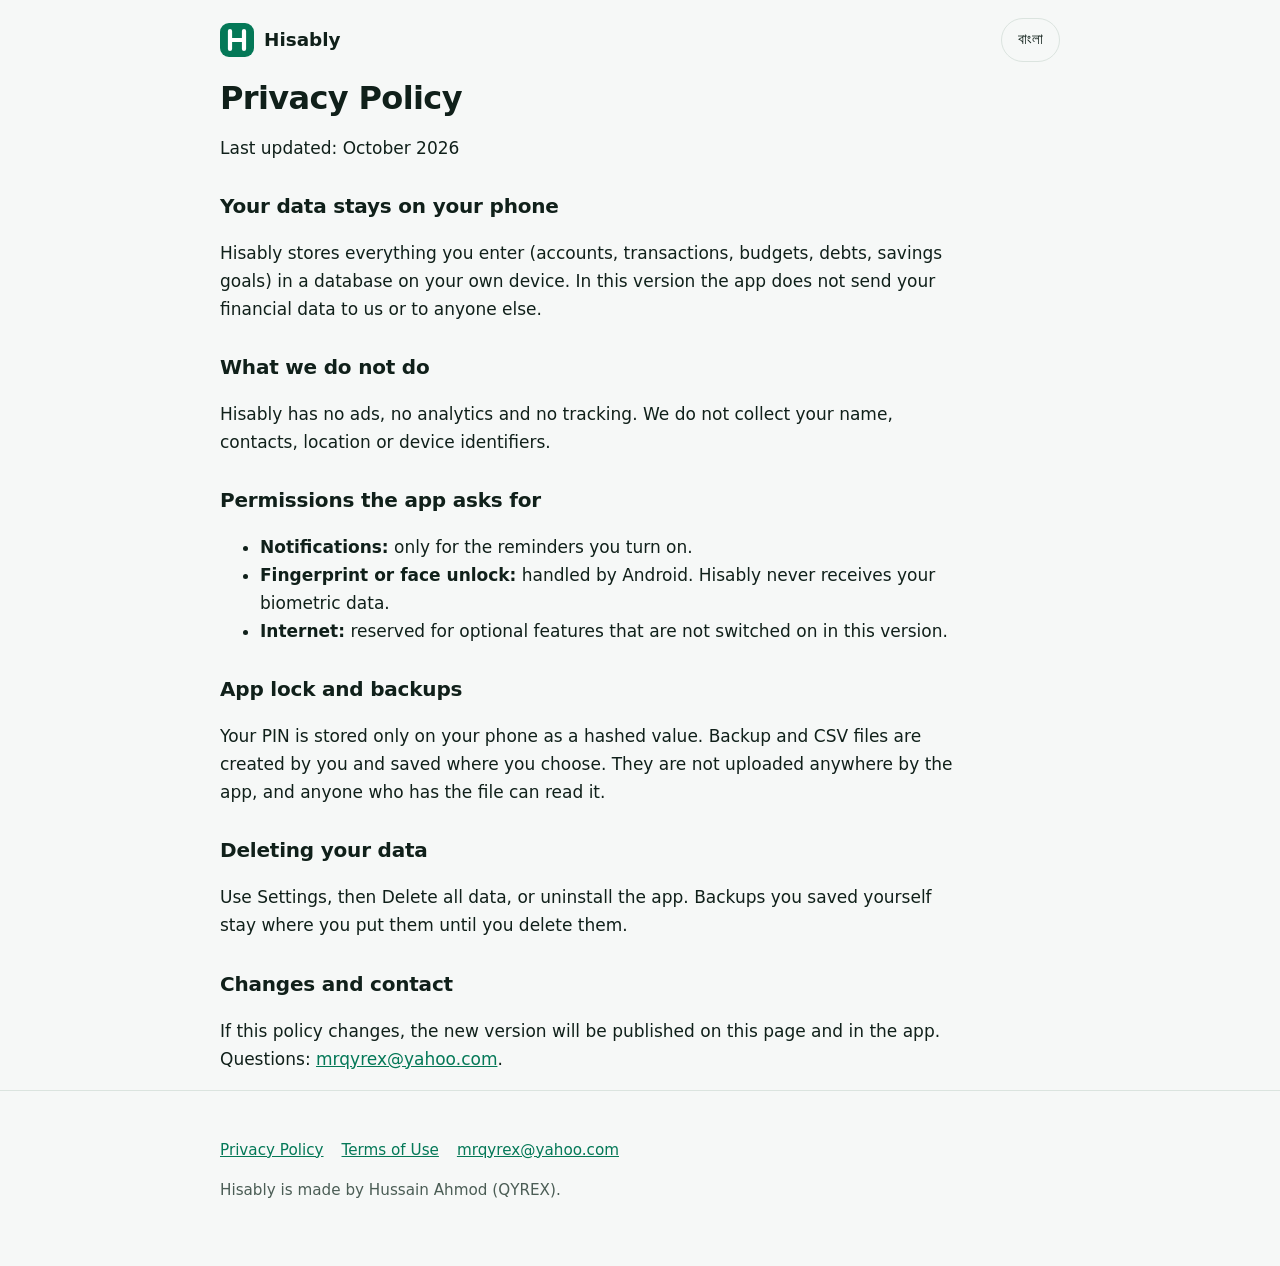
==== privacy.html @ 05ddc668 "Add Hisably website files" ====
<!doctype html><html lang="en" data-lang="en"><head><meta charset="utf-8"><meta name="viewport" content="width=device-width,initial-scale=1"><meta name="color-scheme" content="light dark"><meta name="theme-color" content="#047857"><link rel="stylesheet" href="style.css"><title>Privacy Policy: Hisably</title><meta name="robots" content="index,follow"></head><body><header><div class="wrap"><a class="brand" href="index.html"><svg width="34" height="34" viewBox="0 0 34 34" aria-hidden="true"><rect width="34" height="34" rx="9" fill="#047857"/><path d="M10 8v18M24 8v18M10 17h14" stroke="#fff" stroke-width="4.2" stroke-linecap="round"/></svg><span>Hisably</span></a><button id="lang" class="lang" type="button" aria-label="Language">বাংলা</button></div></header>
<main class="wrap doc"><h1><span class="en">Privacy Policy</span><span class="bn">গোপনীয়তা নীতি</span></h1>
<p><span class="en">Last updated: October 2026</span><span class="bn">সর্বশেষ হালনাগাদ: অক্টোবর ২০২৬</span></p>
<!-- VERIFY BEFORE PUBLISHING: this page must match the Privacy Policy text inside the app (src/content/legal) word for word in meaning, and the age line below needs your decision. -->
<h2><span class="en">Your data stays on your phone</span><span class="bn">আপনার তথ্য আপনার ফোনেই থাকে</span></h2>
<p><span class="en">Hisably stores everything you enter (accounts, transactions, budgets, debts, savings goals) in a database on your own device. In this version the app does not send your financial data to us or to anyone else.</span><span class="bn">আপনি যা লেখেন (অ্যাকাউন্ট, লেনদেন, বাজেট, ধার, সঞ্চয়ের লক্ষ্য) সব আপনার ফোনের ডেটাবেসে থাকে। এই সংস্করণে অ্যাপ আপনার আর্থিক তথ্য আমাদের বা অন্য কারও কাছে পাঠায় না।</span></p>
<h2><span class="en">What we do not do</span><span class="bn">যা আমরা করি না</span></h2>
<p><span class="en">Hisably has no ads, no analytics and no tracking. We do not collect your name, contacts, location or device identifiers.</span><span class="bn">Hisably-তে বিজ্ঞাপন, অ্যানালিটিক্স বা ট্র্যাকিং নেই। আমরা আপনার নাম, কন্টাক্ট, লোকেশন বা ডিভাইস শনাক্তকারী সংগ্রহ করি না।</span></p>
<h2><span class="en">Permissions the app asks for</span><span class="bn">অ্যাপ যে অনুমতি চায়</span></h2>
<ul><li><span class="en"><b>Notifications:</b> only for the reminders you turn on.</span><span class="bn"><b>নোটিফিকেশন:</b> শুধু আপনার চালু করা রিমাইন্ডারের জন্য।</span></li>
<li><span class="en"><b>Fingerprint or face unlock:</b> handled by Android. Hisably never receives your biometric data.</span><span class="bn"><b>ফিঙ্গারপ্রিন্ট বা ফেস আনলক:</b> অ্যান্ড্রয়েড নিজে সামলায়। Hisably আপনার বায়োমেট্রিক তথ্য কখনো পায় না।</span></li>
<li><span class="en"><b>Internet:</b> reserved for optional features that are not switched on in this version.</span><span class="bn"><b>ইন্টারনেট:</b> ঐচ্ছিক ফিচারের জন্য রাখা, এই সংস্করণে চালু নেই।</span></li></ul>
<h2><span class="en">App lock and backups</span><span class="bn">অ্যাপ লক ও ব্যাকআপ</span></h2>
<p><span class="en">Your PIN is stored only on your phone as a hashed value. Backup and CSV files are created by you and saved where you choose. They are not uploaded anywhere by the app, and anyone who has the file can read it.</span><span class="bn">আপনার পিন শুধু আপনার ফোনে হ্যাশ করা অবস্থায় থাকে। ব্যাকআপ ও CSV ফাইল আপনিই বানান এবং যেখানে চান রাখেন। অ্যাপ ওগুলো কোথাও আপলোড করে না, আর ফাইল যার হাতে যাবে সে পড়তে পারবে।</span></p>
<h2><span class="en">Deleting your data</span><span class="bn">তথ্য মুছে ফেলা</span></h2>
<p><span class="en">Use Settings, then Delete all data, or uninstall the app. Backups you saved yourself stay where you put them until you delete them.</span><span class="bn">Settings থেকে Delete all data চাপুন বা অ্যাপ আনইনস্টল করুন। নিজে সেভ করা ব্যাকআপ আপনি মুছে না ফেলা পর্যন্ত যেখানে রেখেছেন সেখানেই থাকবে।</span></p>
<h2><span class="en">Changes and contact</span><span class="bn">পরিবর্তন ও যোগাযোগ</span></h2>
<p><span class="en">If this policy changes, the new version will be published on this page and in the app. Questions: <a href="mailto:mrqyrex@yahoo.com">mrqyrex@yahoo.com</a>.</span><span class="bn">নীতি বদলালে নতুন সংস্করণ এই পাতায় ও অ্যাপে দেওয়া হবে। প্রশ্ন: <a href="mailto:mrqyrex@yahoo.com">mrqyrex@yahoo.com</a>।</span></p>
</main><footer><div class="wrap"><p><a href="privacy.html"><span class="en">Privacy Policy</span><span class="bn">গোপনীয়তা নীতি</span></a><a href="terms.html"><span class="en">Terms of Use</span><span class="bn">ব্যবহারের শর্ত</span></a><a href="mailto:mrqyrex@yahoo.com">mrqyrex@yahoo.com</a></p><p><span class="en">Hisably is made by Hussain Ahmod (QYREX).</span><span class="bn">Hisably তৈরি করেছেন হুসাইন আহমদ (QYREX)।</span></p></div></footer><script src="site.js"></script></body></html>
---- style.css ----
:root{--ink:#10201a;--muted:#4b5d55;--line:#dbe4df;--bg:#f6f8f7;--brand:#047857;--brand-d:#065f46;--soft:#e4f3ec;--on:#fff}
@media (prefers-color-scheme:dark){:root{--ink:#e7f0ec;--muted:#a3b5ad;--line:#27382f;--bg:#0c1511;--brand:#10b981;--brand-d:#34d399;--soft:#12261d;--on:#04140d}}
*{box-sizing:border-box}
html{-webkit-text-size-adjust:100%}
body{margin:0;background:var(--bg);color:var(--ink);font:17px/1.65 system-ui,-apple-system,"Segoe UI",Roboto,"Noto Sans Bengali","Nirmala UI",sans-serif}
html[data-lang="bn"] body{line-height:1.85}
html[data-lang="en"] .bn,html[data-lang="bn"] .en{display:none}
.wrap{max-width:880px;margin:0 auto;padding:0 20px}
a{color:var(--brand)}
a:focus-visible,button:focus-visible,summary:focus-visible{outline:3px solid var(--brand);outline-offset:3px;border-radius:6px}
header{padding:18px 0}
header .wrap{display:flex;align-items:center;justify-content:space-between}
.brand{display:flex;align-items:center;gap:10px;font-weight:700;font-size:1.15rem;color:var(--ink);text-decoration:none}
.lang{min-height:44px;padding:0 16px;border:1px solid var(--line);background:transparent;color:var(--ink);border-radius:999px;font:inherit;font-size:.95rem;cursor:pointer}
.hero{padding:56px 0 48px}
h1{font-size:clamp(2.1rem,7vw,3.5rem);line-height:1.15;letter-spacing:-.02em;margin:0 0 16px;max-width:15ch}
html[data-lang="bn"] h1{max-width:18ch;line-height:1.35}
.lead{font-size:1.2rem;color:var(--muted);max-width:34ch;margin:0 0 32px}
.btn{display:inline-flex;align-items:center;justify-content:center;gap:10px;min-height:56px;padding:0 28px;border-radius:14px;background:var(--brand);color:var(--on);font-weight:700;font-size:1.05rem;text-decoration:none}
.btn[aria-disabled="true"]{opacity:.55;pointer-events:none}
.meta{margin:16px 0 0;color:var(--muted);font-size:.95rem}
.meta span+span{margin-left:18px}
section{border-top:1px solid var(--line);padding:44px 0}
h2{font-size:1.6rem;line-height:1.25;margin:0 0 20px;letter-spacing:-.01em}
ul.plain{list-style:none;margin:0;padding:0}
ul.plain li{padding:14px 0;border-bottom:1px solid var(--line)}
ul.plain li:last-child{border-bottom:0}
ul.plain b{display:block}
ul.plain span.d{color:var(--muted);font-size:.97rem}
ol.steps{margin:0;padding-left:1.3em}
ol.steps li{padding:6px 0 6px 6px}
.note{background:var(--soft);border-radius:12px;padding:16px 18px;margin-top:20px;font-size:.97rem}
code{font:.85rem ui-monospace,Consolas,monospace;word-break:break-all}
.sha{display:flex;gap:12px;align-items:flex-start;flex-wrap:wrap}
.sha code{flex:1 1 280px;background:var(--soft);padding:12px 14px;border-radius:10px}
details{border-bottom:1px solid var(--line);padding:6px 0}
summary{cursor:pointer;min-height:48px;display:flex;align-items:center;font-weight:600}
details p{margin:0 0 14px;color:var(--muted)}
footer{border-top:1px solid var(--line);padding:32px 0 48px;color:var(--muted);font-size:.95rem}
footer a{margin-right:18px}
.doc h1{max-width:none;font-size:2rem}
.doc h2{font-size:1.25rem;margin-top:32px}
.doc p,.doc li{max-width:68ch}
@media (prefers-reduced-motion:no-preference){.btn{transition:background-color .15s}.btn:hover{background:var(--brand-d)}}
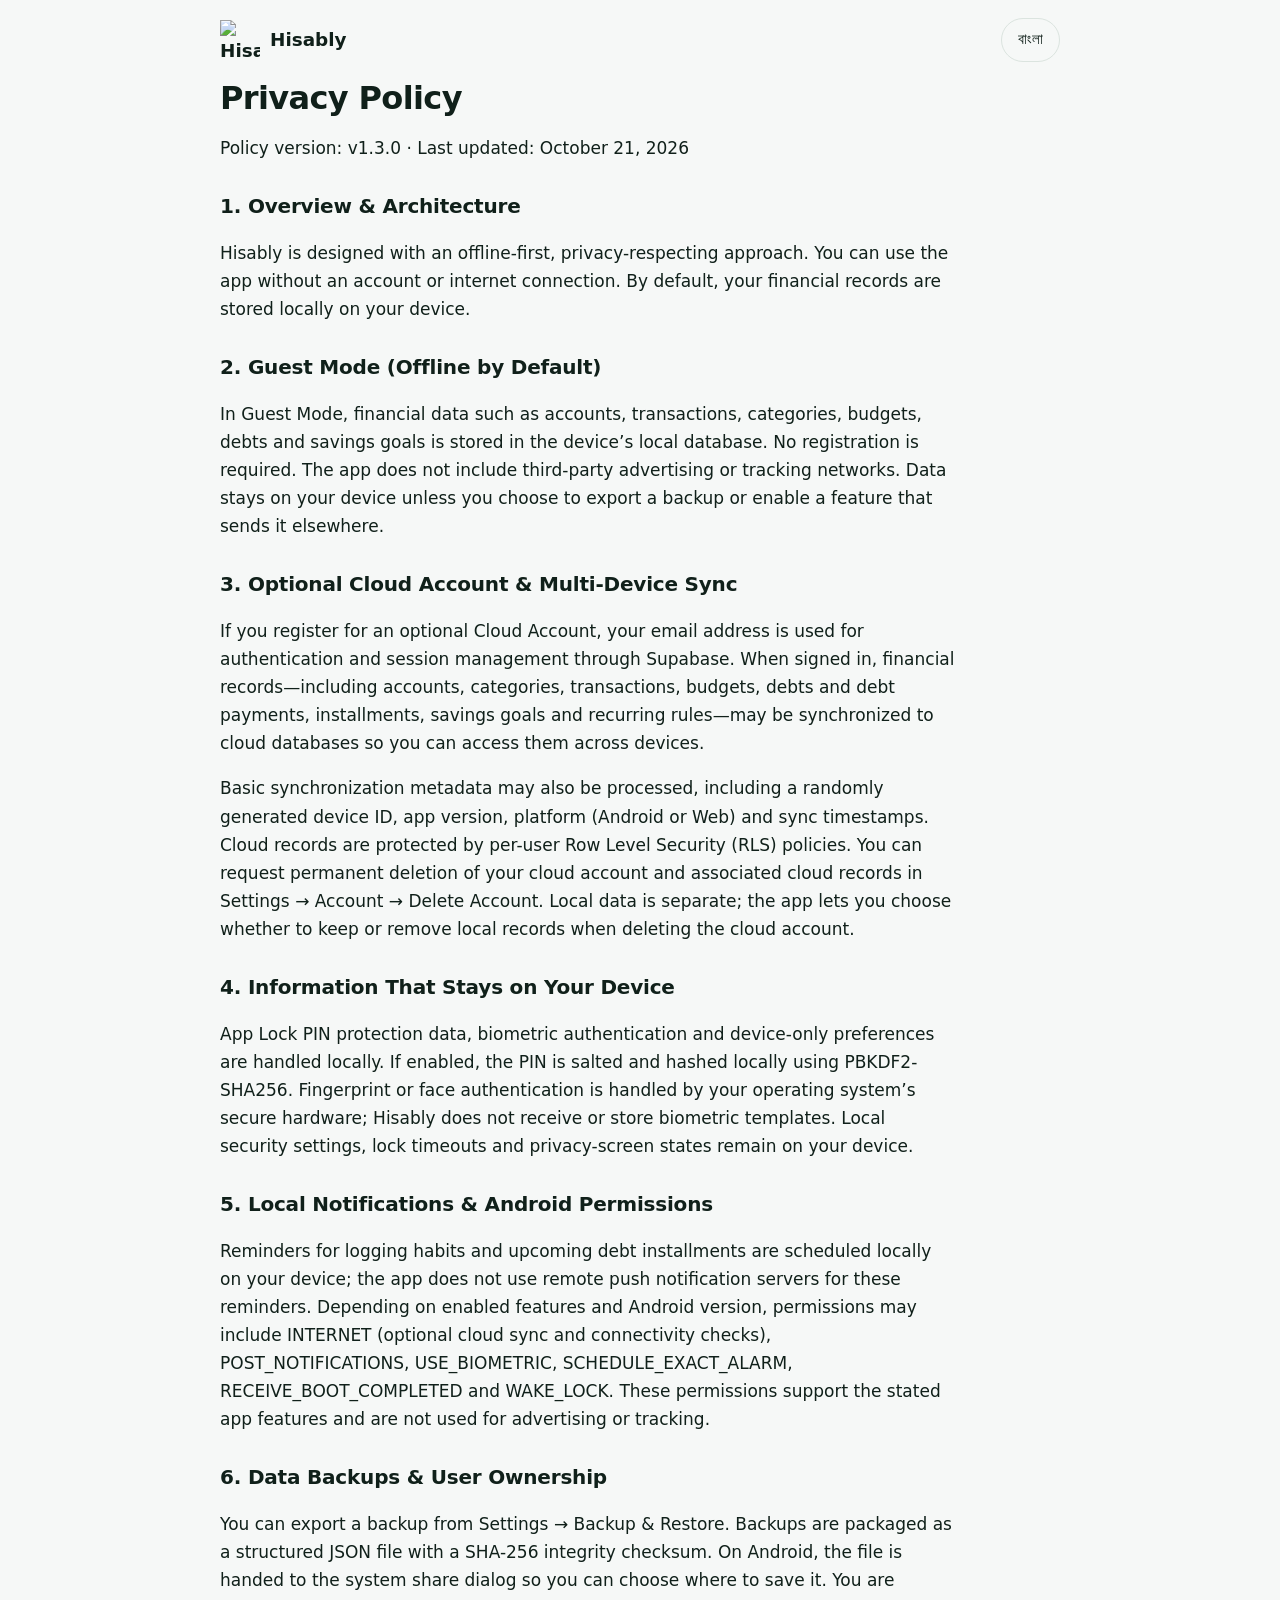
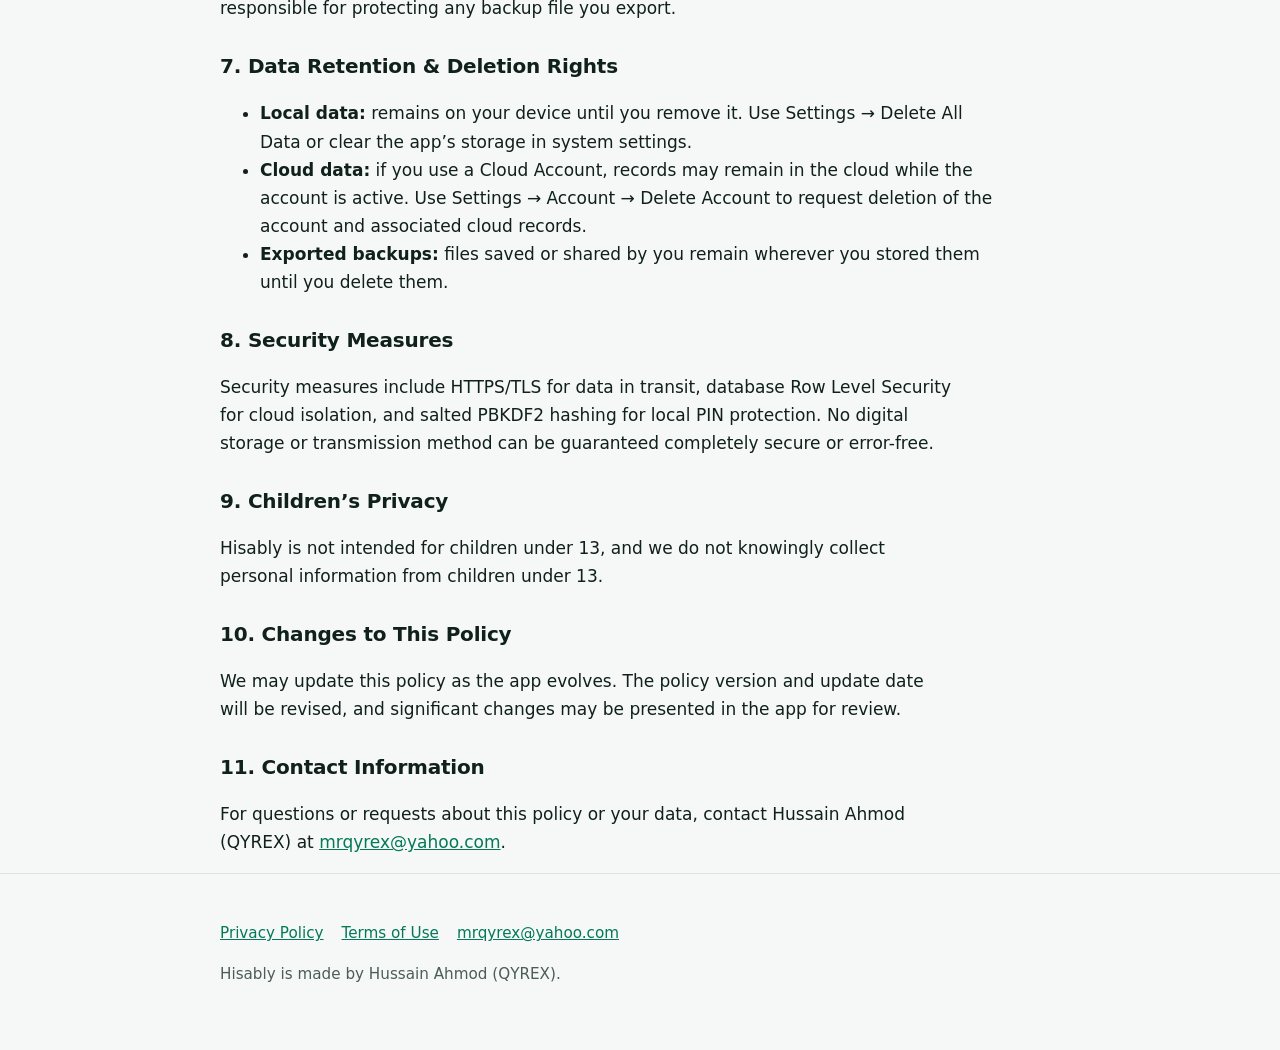
==== commit 905d1513: "Update website Add Google site verification meta tag and update Hisably website assets, Privacy Poli" ====
--- a/privacy.html
+++ b/privacy.html
@@ -1,19 +1,13 @@
-<!doctype html><html lang="en" data-lang="en"><head><meta charset="utf-8"><meta name="viewport" content="width=device-width,initial-scale=1"><meta name="color-scheme" content="light dark"><meta name="theme-color" content="#047857"><link rel="stylesheet" href="style.css"><title>Privacy Policy: Hisably</title><meta name="robots" content="index,follow"></head><body><header><div class="wrap"><a class="brand" href="index.html"><svg width="34" height="34" viewBox="0 0 34 34" aria-hidden="true"><rect width="34" height="34" rx="9" fill="#047857"/><path d="M10 8v18M24 8v18M10 17h14" stroke="#fff" stroke-width="4.2" stroke-linecap="round"/></svg><span>Hisably</span></a><button id="lang" class="lang" type="button" aria-label="Language">বাংলা</button></div></header>
-<main class="wrap doc"><h1><span class="en">Privacy Policy</span><span class="bn">গোপনীয়তা নীতি</span></h1>
-<p><span class="en">Last updated: October 2026</span><span class="bn">সর্বশেষ হালনাগাদ: অক্টোবর ২০২৬</span></p>
-<!-- VERIFY BEFORE PUBLISHING: this page must match the Privacy Policy text inside the app (src/content/legal) word for word in meaning, and the age line below needs your decision. -->
-<h2><span class="en">Your data stays on your phone</span><span class="bn">আপনার তথ্য আপনার ফোনেই থাকে</span></h2>
-<p><span class="en">Hisably stores everything you enter (accounts, transactions, budgets, debts, savings goals) in a database on your own device. In this version the app does not send your financial data to us or to anyone else.</span><span class="bn">আপনি যা লেখেন (অ্যাকাউন্ট, লেনদেন, বাজেট, ধার, সঞ্চয়ের লক্ষ্য) সব আপনার ফোনের ডেটাবেসে থাকে। এই সংস্করণে অ্যাপ আপনার আর্থিক তথ্য আমাদের বা অন্য কারও কাছে পাঠায় না।</span></p>
-<h2><span class="en">What we do not do</span><span class="bn">যা আমরা করি না</span></h2>
-<p><span class="en">Hisably has no ads, no analytics and no tracking. We do not collect your name, contacts, location or device identifiers.</span><span class="bn">Hisably-তে বিজ্ঞাপন, অ্যানালিটিক্স বা ট্র্যাকিং নেই। আমরা আপনার নাম, কন্টাক্ট, লোকেশন বা ডিভাইস শনাক্তকারী সংগ্রহ করি না।</span></p>
-<h2><span class="en">Permissions the app asks for</span><span class="bn">অ্যাপ যে অনুমতি চায়</span></h2>
-<ul><li><span class="en"><b>Notifications:</b> only for the reminders you turn on.</span><span class="bn"><b>নোটিফিকেশন:</b> শুধু আপনার চালু করা রিমাইন্ডারের জন্য।</span></li>
-<li><span class="en"><b>Fingerprint or face unlock:</b> handled by Android. Hisably never receives your biometric data.</span><span class="bn"><b>ফিঙ্গারপ্রিন্ট বা ফেস আনলক:</b> অ্যান্ড্রয়েড নিজে সামলায়। Hisably আপনার বায়োমেট্রিক তথ্য কখনো পায় না।</span></li>
-<li><span class="en"><b>Internet:</b> reserved for optional features that are not switched on in this version.</span><span class="bn"><b>ইন্টারনেট:</b> ঐচ্ছিক ফিচারের জন্য রাখা, এই সংস্করণে চালু নেই।</span></li></ul>
-<h2><span class="en">App lock and backups</span><span class="bn">অ্যাপ লক ও ব্যাকআপ</span></h2>
-<p><span class="en">Your PIN is stored only on your phone as a hashed value. Backup and CSV files are created by you and saved where you choose. They are not uploaded anywhere by the app, and anyone who has the file can read it.</span><span class="bn">আপনার পিন শুধু আপনার ফোনে হ্যাশ করা অবস্থায় থাকে। ব্যাকআপ ও CSV ফাইল আপনিই বানান এবং যেখানে চান রাখেন। অ্যাপ ওগুলো কোথাও আপলোড করে না, আর ফাইল যার হাতে যাবে সে পড়তে পারবে।</span></p>
-<h2><span class="en">Deleting your data</span><span class="bn">তথ্য মুছে ফেলা</span></h2>
-<p><span class="en">Use Settings, then Delete all data, or uninstall the app. Backups you saved yourself stay where you put them until you delete them.</span><span class="bn">Settings থেকে Delete all data চাপুন বা অ্যাপ আনইনস্টল করুন। নিজে সেভ করা ব্যাকআপ আপনি মুছে না ফেলা পর্যন্ত যেখানে রেখেছেন সেখানেই থাকবে।</span></p>
-<h2><span class="en">Changes and contact</span><span class="bn">পরিবর্তন ও যোগাযোগ</span></h2>
-<p><span class="en">If this policy changes, the new version will be published on this page and in the app. Questions: <a href="mailto:mrqyrex@yahoo.com">mrqyrex@yahoo.com</a>.</span><span class="bn">নীতি বদলালে নতুন সংস্করণ এই পাতায় ও অ্যাপে দেওয়া হবে। প্রশ্ন: <a href="mailto:mrqyrex@yahoo.com">mrqyrex@yahoo.com</a>।</span></p>
-</main><footer><div class="wrap"><p><a href="privacy.html"><span class="en">Privacy Policy</span><span class="bn">গোপনীয়তা নীতি</span></a><a href="terms.html"><span class="en">Terms of Use</span><span class="bn">ব্যবহারের শর্ত</span></a><a href="mailto:mrqyrex@yahoo.com">mrqyrex@yahoo.com</a></p><p><span class="en">Hisably is made by Hussain Ahmod (QYREX).</span><span class="bn">Hisably তৈরি করেছেন হুসাইন আহমদ (QYREX)।</span></p></div></footer><script src="site.js"></script></body></html>
+<!doctype html><html lang="en" data-lang="en"><head><meta charset="utf-8"><meta name="viewport" content="width=device-width,initial-scale=1"><meta name="color-scheme" content="light dark"><meta name="theme-color" content="#047857"><meta name="description" content="Hisably Privacy Policy: local-first personal finance records and optional Supabase cloud sync."><link rel="canonical" href="https://hussainahmodq.github.io/hisably/privacy.html"><link rel="stylesheet" href="style.css"><link rel="icon" type="image/png" href="assets/favicon.png"><title>Privacy Policy: Hisably</title><meta name="robots" content="index,follow"></head><body><header><div class="wrap"><a class="brand" href="index.html"><img class="brand-logo" src="assets/hisably-logo.png" width="40" height="40" alt="Hisably logo"><span>Hisably</span></a><button id="lang" class="lang" type="button" aria-label="Language">বাংলা</button></div></header>
+<main class="wrap doc"><h1><span class="en">Privacy Policy</span><span class="bn">গোপনীয়তা নীতি</span></h1><p><span class="en">Policy version: v1.3.0 · Last updated: October 21, 2026</span><span class="bn">নীতিমালার সংস্করণ: v1.3.0 · সর্বশেষ হালনাগাদ: ২১ অক্টোবর ২০২৬</span></p>
+<h2><span class="en">1. Overview &amp; Architecture</span><span class="bn">১. পরিচিতি ও কাঠামো</span></h2><p><span class="en">Hisably is designed with an offline-first, privacy-respecting approach. You can use the app without an account or internet connection. By default, your financial records are stored locally on your device.</span><span class="bn">Hisably অফলাইন-প্রথম ও গোপনীয়তা-সচেতনভাবে তৈরি। অ্যাকাউন্ট বা ইন্টারনেট ছাড়াই অ্যাপ ব্যবহার করা যায়। ডিফল্টভাবে আপনার আর্থিক রেকর্ড ডিভাইসেই সংরক্ষিত থাকে।</span></p>
+<h2><span class="en">2. Guest Mode (Offline by Default)</span><span class="bn">২. Guest Mode (ডিফল্টভাবে অফলাইন)</span></h2><p><span class="en">In Guest Mode, financial data such as accounts, transactions, categories, budgets, debts and savings goals is stored in the device’s local database. No registration is required. The app does not include third-party advertising or tracking networks. Data stays on your device unless you choose to export a backup or enable a feature that sends it elsewhere.</span><span class="bn">Guest Mode-এ অ্যাকাউন্ট, লেনদেন, ক্যাটাগরি, বাজেট, ঋণ ও সঞ্চয়ের লক্ষ্যসহ আর্থিক তথ্য ডিভাইসের লোকাল ডেটাবেসে থাকে। নিবন্ধন দরকার নেই। অ্যাপে তৃতীয় পক্ষের বিজ্ঞাপন বা ট্র্যাকিং নেটওয়ার্ক নেই। আপনি ব্যাকআপ এক্সপোর্ট বা অন্যত্র ডেটা পাঠায় এমন ফিচার চালু না করলে তথ্য ডিভাইসেই থাকে।</span></p>
+<h2><span class="en">3. Optional Cloud Account &amp; Multi-Device Sync</span><span class="bn">৩. ঐচ্ছিক Cloud Account ও একাধিক ডিভাইসে Sync</span></h2><p><span class="en">If you register for an optional Cloud Account, your email address is used for authentication and session management through Supabase. When signed in, financial records—including accounts, categories, transactions, budgets, debts and debt payments, installments, savings goals and recurring rules—may be synchronized to cloud databases so you can access them across devices.</span><span class="bn">ঐচ্ছিক Cloud Account খুললে Supabase-এর মাধ্যমে পরিচয় যাচাই ও সেশন ব্যবস্থাপনার জন্য আপনার ইমেইল ব্যবহার করা হয়। সাইন ইন করা অবস্থায় অ্যাকাউন্ট, ক্যাটাগরি, লেনদেন, বাজেট, ঋণ ও ঋণ পরিশোধ, কিস্তি, সঞ্চয়ের লক্ষ্য এবং পুনরাবৃত্ত নিয়মের মতো রেকর্ড একাধিক ডিভাইসে ব্যবহারের জন্য ক্লাউডে সিঙ্ক হতে পারে।</span></p><p><span class="en">Basic synchronization metadata may also be processed, including a randomly generated device ID, app version, platform (Android or Web) and sync timestamps. Cloud records are protected by per-user Row Level Security (RLS) policies. You can request permanent deletion of your cloud account and associated cloud records in Settings → Account → Delete Account. Local data is separate; the app lets you choose whether to keep or remove local records when deleting the cloud account.</span><span class="bn">সিঙ্ক সমন্বয়ের জন্য এলোমেলোভাবে তৈরি ডিভাইস আইডি, অ্যাপের সংস্করণ, প্ল্যাটফর্ম (Android বা Web) এবং সিঙ্কের সময়ের মতো মৌলিক মেটাডেটাও প্রক্রিয়াকৃত হতে পারে। ক্লাউড রেকর্ডে ব্যবহারকারীভিত্তিক Row Level Security (RLS) প্রয়োগ করা হয়। Settings → Account → Delete Account থেকে ক্লাউড অ্যাকাউন্ট ও সংশ্লিষ্ট ক্লাউড রেকর্ড স্থায়ীভাবে মুছে ফেলার অনুরোধ করতে পারবেন। লোকাল ডেটা আলাদা; ক্লাউড অ্যাকাউন্ট মুছলে লোকাল রেকর্ড রাখবেন নাকি মুছবেন তা বেছে নিতে পারবেন।</span></p>
+<h2><span class="en">4. Information That Stays on Your Device</span><span class="bn">৪. যেসব তথ্য ডিভাইসেই থাকে</span></h2><p><span class="en">App Lock PIN protection data, biometric authentication and device-only preferences are handled locally. If enabled, the PIN is salted and hashed locally using PBKDF2-SHA256. Fingerprint or face authentication is handled by your operating system’s secure hardware; Hisably does not receive or store biometric templates. Local security settings, lock timeouts and privacy-screen states remain on your device.</span><span class="bn">App Lock PIN সুরক্ষা-তথ্য, বায়োমেট্রিক যাচাই এবং ডিভাইস-নির্ভর পছন্দ লোকালভাবে ব্যবস্থাপিত হয়। চালু থাকলে PIN ডিভাইসে PBKDF2-SHA256 দিয়ে salt ও hash করা হয়। ফিঙ্গারপ্রিন্ট বা ফেস যাচাই অপারেটিং সিস্টেমের নিরাপদ হার্ডওয়্যার পরিচালনা করে; Hisably বায়োমেট্রিক টেমপ্লেট পায় বা সংরক্ষণ করে না। লোকাল নিরাপত্তা সেটিংস, লক টাইমআউট ও প্রাইভেসি-স্ক্রিনের অবস্থা ডিভাইসেই থাকে।</span></p>
+<h2><span class="en">5. Local Notifications &amp; Android Permissions</span><span class="bn">৫. লোকাল নোটিফিকেশন ও Android অনুমতি</span></h2><p><span class="en">Reminders for logging habits and upcoming debt installments are scheduled locally on your device; the app does not use remote push notification servers for these reminders. Depending on enabled features and Android version, permissions may include INTERNET (optional cloud sync and connectivity checks), POST_NOTIFICATIONS, USE_BIOMETRIC, SCHEDULE_EXACT_ALARM, RECEIVE_BOOT_COMPLETED and WAKE_LOCK. These permissions support the stated app features and are not used for advertising or tracking.</span><span class="bn">হিসাব রাখার অভ্যাস ও আসন্ন ঋণ-কিস্তির রিমাইন্ডার ডিভাইসেই নির্ধারিত হয়; এসব রিমাইন্ডারের জন্য অ্যাপ রিমোট পুশ নোটিফিকেশন সার্ভার ব্যবহার করে না। চালু করা ফিচার ও Android সংস্করণ অনুযায়ী INTERNET (ঐচ্ছিক ক্লাউড সিঙ্ক ও সংযোগ যাচাই), POST_NOTIFICATIONS, USE_BIOMETRIC, SCHEDULE_EXACT_ALARM, RECEIVE_BOOT_COMPLETED এবং WAKE_LOCK অনুমতি লাগতে পারে। এগুলো সংশ্লিষ্ট ফিচারের জন্য, বিজ্ঞাপন বা ট্র্যাকিংয়ের জন্য নয়।</span></p>
+<h2><span class="en">6. Data Backups &amp; User Ownership</span><span class="bn">৬. ডেটা ব্যাকআপ ও মালিকানা</span></h2><p><span class="en">You can export a backup from Settings → Backup &amp; Restore. Backups are packaged as a structured JSON file with a SHA-256 integrity checksum. On Android, the file is handed to the system share dialog so you can choose where to save it. You are responsible for protecting any backup file you export.</span><span class="bn">Settings → Backup &amp; Restore থেকে ব্যাকআপ এক্সপোর্ট করতে পারবেন। ব্যাকআপ SHA-256 integrity checksum-সহ একটি কাঠামোবদ্ধ JSON ফাইল হিসেবে তৈরি হয়। Android-এ সিস্টেমের share dialog দিয়ে কোথায় সেভ করবেন তা বেছে নিতে পারবেন। এক্সপোর্ট করা ব্যাকআপ ফাইল সুরক্ষিত রাখার দায়িত্ব আপনার।</span></p>
+<h2><span class="en">7. Data Retention &amp; Deletion Rights</span><span class="bn">৭. ডেটা সংরক্ষণ ও মুছে ফেলার অধিকার</span></h2><ul><li><span class="en"><b>Local data:</b> remains on your device until you remove it. Use Settings → Delete All Data or clear the app’s storage in system settings.</span><span class="bn"><b>লোকাল ডেটা:</b> আপনি না মুছা পর্যন্ত ডিভাইসে থাকে। Settings → Delete All Data অথবা সিস্টেম সেটিংস থেকে অ্যাপের স্টোরেজ মুছুন।</span></li><li><span class="en"><b>Cloud data:</b> if you use a Cloud Account, records may remain in the cloud while the account is active. Use Settings → Account → Delete Account to request deletion of the account and associated cloud records.</span><span class="bn"><b>ক্লাউড ডেটা:</b> Cloud Account ব্যবহার করলে অ্যাকাউন্ট সক্রিয় থাকা পর্যন্ত রেকর্ড ক্লাউডে থাকতে পারে। অ্যাকাউন্ট ও সংশ্লিষ্ট ক্লাউড রেকর্ড মুছতে Settings → Account → Delete Account ব্যবহার করুন।</span></li><li><span class="en"><b>Exported backups:</b> files saved or shared by you remain wherever you stored them until you delete them.</span><span class="bn"><b>এক্সপোর্ট করা ব্যাকআপ:</b> আপনার সেভ বা শেয়ার করা ফাইল আপনি না মুছা পর্যন্ত নির্ধারিত স্থানে থাকবে।</span></li></ul>
+<h2><span class="en">8. Security Measures</span><span class="bn">৮. নিরাপত্তা ব্যবস্থা</span></h2><p><span class="en">Security measures include HTTPS/TLS for data in transit, database Row Level Security for cloud isolation, and salted PBKDF2 hashing for local PIN protection. No digital storage or transmission method can be guaranteed completely secure or error-free.</span><span class="bn">নিরাপত্তা ব্যবস্থার মধ্যে রয়েছে স্থানান্তরিত ডেটার জন্য HTTPS/TLS, ক্লাউডে ডেটা আলাদা রাখার জন্য database Row Level Security এবং লোকাল PIN সুরক্ষায় salted PBKDF2 hashing। কোনো ডিজিটাল সংরক্ষণ বা স্থানান্তর পদ্ধতিই শতভাগ নিরাপদ বা ত্রুটিমুক্ত বলে নিশ্চয়তা দেওয়া যায় না।</span></p>
+<h2><span class="en">9. Children’s Privacy</span><span class="bn">৯. শিশুদের গোপনীয়তা</span></h2><p><span class="en">Hisably is not intended for children under 13, and we do not knowingly collect personal information from children under 13.</span><span class="bn">Hisably ১৩ বছরের কম বয়সী শিশুদের জন্য তৈরি নয় এবং আমরা জেনেশুনে ১৩ বছরের কম বয়সীদের ব্যক্তিগত তথ্য সংগ্রহ করি না।</span></p>
+<h2><span class="en">10. Changes to This Policy</span><span class="bn">১০. নীতিমালার পরিবর্তন</span></h2><p><span class="en">We may update this policy as the app evolves. The policy version and update date will be revised, and significant changes may be presented in the app for review.</span><span class="bn">অ্যাপের উন্নয়নের সঙ্গে এই নীতিমালা হালনাগাদ হতে পারে। নীতিমালার সংস্করণ ও তারিখ পরিবর্তন করা হবে এবং গুরুত্বপূর্ণ পরিবর্তন অ্যাপে পর্যালোচনার জন্য দেখানো হতে পারে।</span></p>
+<h2><span class="en">11. Contact Information</span><span class="bn">১১. যোগাযোগ</span></h2><p><span class="en">For questions or requests about this policy or your data, contact Hussain Ahmod (QYREX) at <a href="mailto:mrqyrex@yahoo.com">mrqyrex@yahoo.com</a>.</span><span class="bn">এই নীতিমালা বা আপনার ডেটা সম্পর্কে প্রশ্ন বা অনুরোধের জন্য Hussain Ahmod (QYREX)-এর সঙ্গে যোগাযোগ করুন: <a href="mailto:mrqyrex@yahoo.com">mrqyrex@yahoo.com</a>।</span></p></main><footer><div class="wrap"><p><a href="privacy.html"><span class="en">Privacy Policy</span><span class="bn">গোপনীয়তা নীতি</span></a><a href="terms.html"><span class="en">Terms of Use</span><span class="bn">ব্যবহারের শর্ত</span></a><a href="mailto:mrqyrex@yahoo.com">mrqyrex@yahoo.com</a></p><p><span class="en">Hisably is made by Hussain Ahmod (QYREX).</span><span class="bn">Hisably তৈরি করেছেন হোসাইন আহমদ (QYREX)।</span></p></div></footer><script src="site.js"></script></body></html>
--- a/style.css
+++ b/style.css
@@ -11,6 +11,7 @@
 header{padding:18px 0}
 header .wrap{display:flex;align-items:center;justify-content:space-between}
 .brand{display:flex;align-items:center;gap:10px;font-weight:700;font-size:1.15rem;color:var(--ink);text-decoration:none}
+.brand-logo{width:40px;height:40px;object-fit:contain;flex:0 0 auto}
 .lang{min-height:44px;padding:0 16px;border:1px solid var(--line);background:transparent;color:var(--ink);border-radius:999px;font:inherit;font-size:.95rem;cursor:pointer}
 .hero{padding:56px 0 48px}
 h1{font-size:clamp(2.1rem,7vw,3.5rem);line-height:1.15;letter-spacing:-.02em;margin:0 0 16px;max-width:15ch}
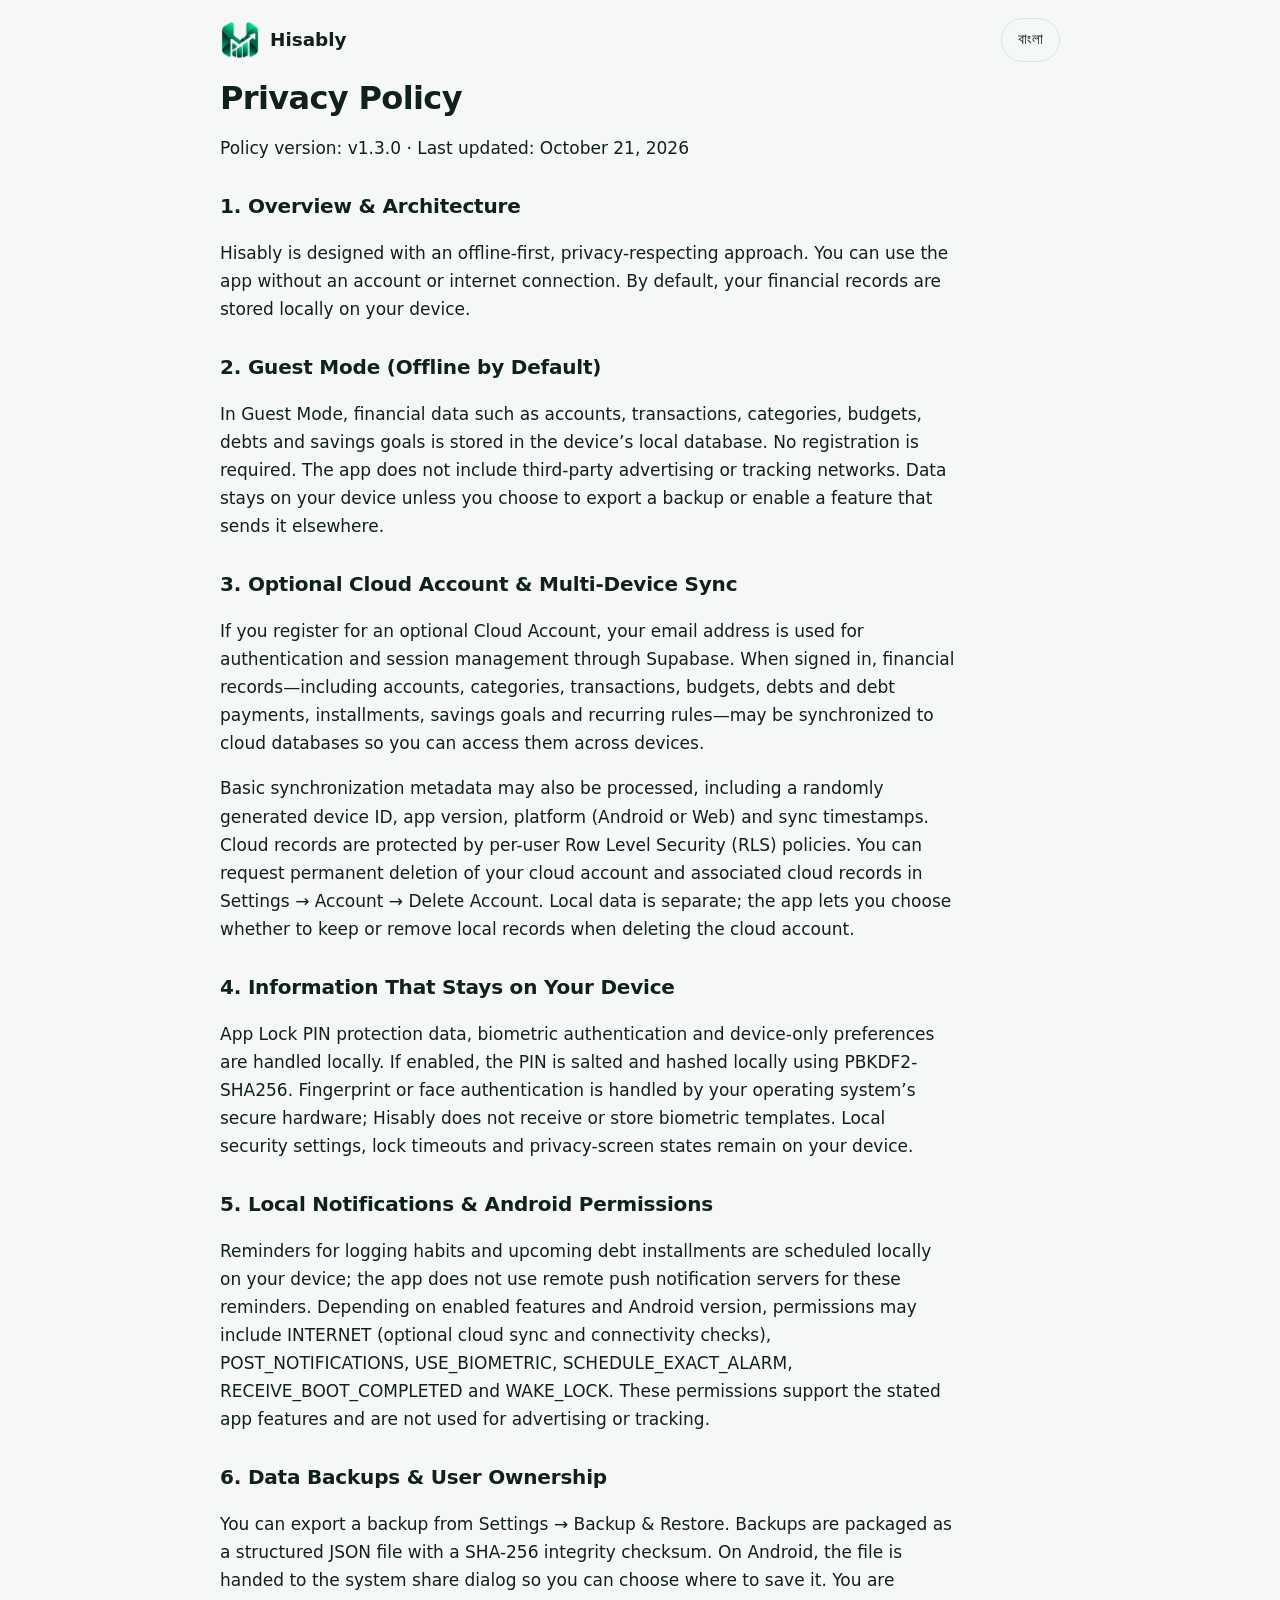
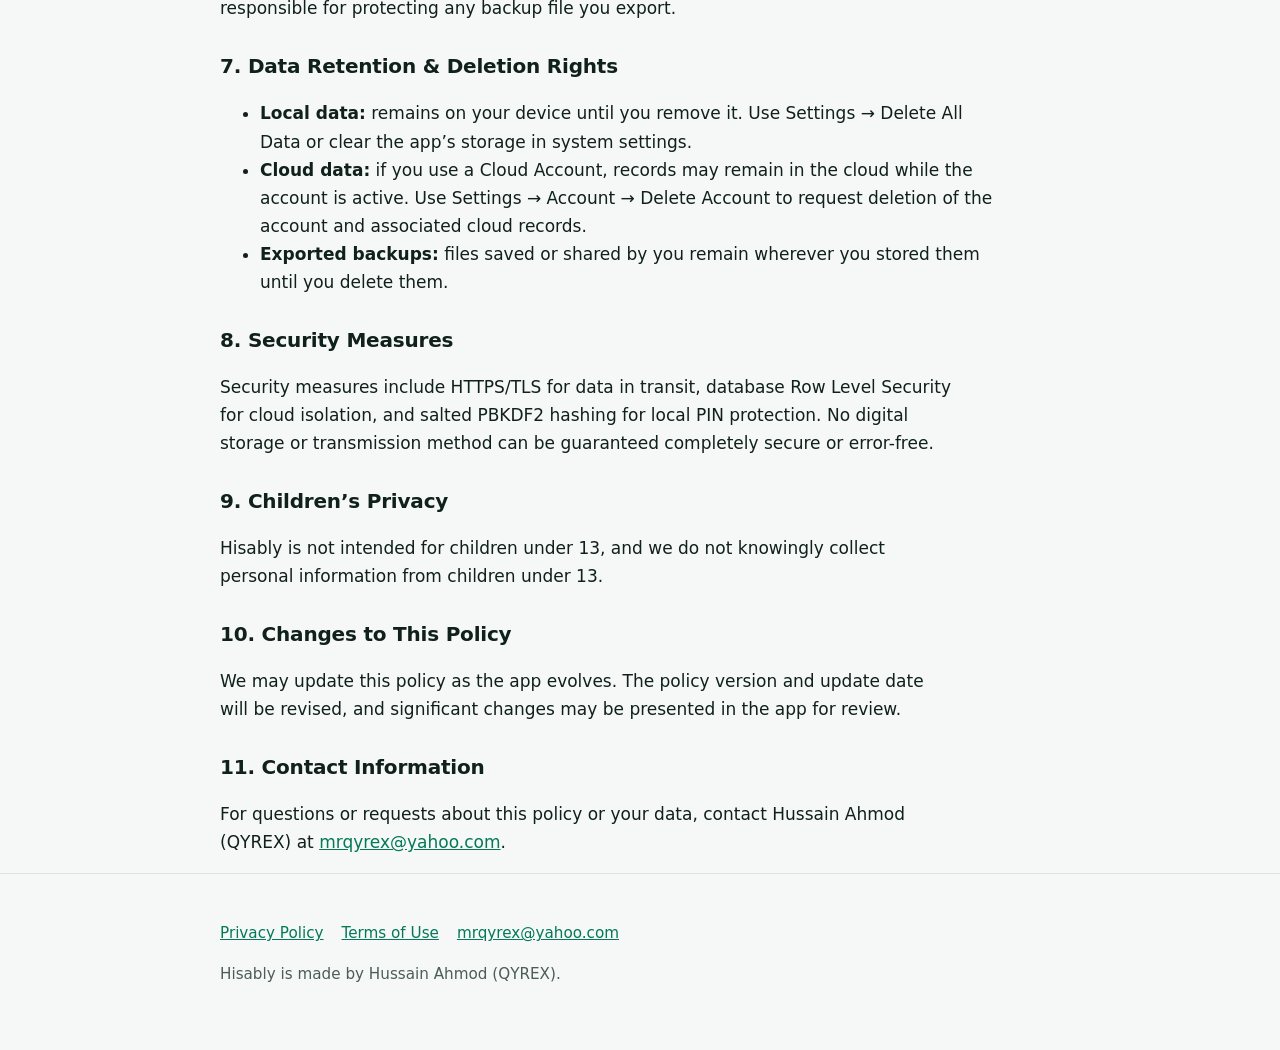
==== commit f1871f85: "Update Hisably website and fix logo - Fix website logo and image paths - Update website files - Ad" ====
--- a/privacy.html
+++ b/privacy.html
@@ -1,4 +1,4 @@
-<!doctype html><html lang="en" data-lang="en"><head><meta charset="utf-8"><meta name="viewport" content="width=device-width,initial-scale=1"><meta name="color-scheme" content="light dark"><meta name="theme-color" content="#047857"><meta name="description" content="Hisably Privacy Policy: local-first personal finance records and optional Supabase cloud sync."><link rel="canonical" href="https://hussainahmodq.github.io/hisably/privacy.html"><link rel="stylesheet" href="style.css"><link rel="icon" type="image/png" href="assets/favicon.png"><title>Privacy Policy: Hisably</title><meta name="robots" content="index,follow"></head><body><header><div class="wrap"><a class="brand" href="index.html"><img class="brand-logo" src="assets/hisably-logo.png" width="40" height="40" alt="Hisably logo"><span>Hisably</span></a><button id="lang" class="lang" type="button" aria-label="Language">বাংলা</button></div></header>
+<!doctype html><html lang="en" data-lang="en"><head><meta charset="utf-8"><meta name="viewport" content="width=device-width,initial-scale=1"><meta name="color-scheme" content="light dark"><meta name="theme-color" content="#047857"><meta name="description" content="Hisably Privacy Policy: local-first personal finance records and optional Supabase cloud sync."><link rel="canonical" href="https://hussainahmodq.github.io/hisably/privacy.html"><link rel="stylesheet" href="style.css"><link rel="icon" type="image/png" href="favicon.png"><title>Privacy Policy: Hisably</title><meta name="robots" content="index,follow"></head><body><header><div class="wrap"><a class="brand" href="index.html"><img class="brand-logo" src="logo.png" width="40" height="40" alt="Hisably logo"><span>Hisably</span></a><button id="lang" class="lang" type="button" aria-label="Language">বাংলা</button></div></header>
 <main class="wrap doc"><h1><span class="en">Privacy Policy</span><span class="bn">গোপনীয়তা নীতি</span></h1><p><span class="en">Policy version: v1.3.0 · Last updated: October 21, 2026</span><span class="bn">নীতিমালার সংস্করণ: v1.3.0 · সর্বশেষ হালনাগাদ: ২১ অক্টোবর ২০২৬</span></p>
 <h2><span class="en">1. Overview &amp; Architecture</span><span class="bn">১. পরিচিতি ও কাঠামো</span></h2><p><span class="en">Hisably is designed with an offline-first, privacy-respecting approach. You can use the app without an account or internet connection. By default, your financial records are stored locally on your device.</span><span class="bn">Hisably অফলাইন-প্রথম ও গোপনীয়তা-সচেতনভাবে তৈরি। অ্যাকাউন্ট বা ইন্টারনেট ছাড়াই অ্যাপ ব্যবহার করা যায়। ডিফল্টভাবে আপনার আর্থিক রেকর্ড ডিভাইসেই সংরক্ষিত থাকে।</span></p>
 <h2><span class="en">2. Guest Mode (Offline by Default)</span><span class="bn">২. Guest Mode (ডিফল্টভাবে অফলাইন)</span></h2><p><span class="en">In Guest Mode, financial data such as accounts, transactions, categories, budgets, debts and savings goals is stored in the device’s local database. No registration is required. The app does not include third-party advertising or tracking networks. Data stays on your device unless you choose to export a backup or enable a feature that sends it elsewhere.</span><span class="bn">Guest Mode-এ অ্যাকাউন্ট, লেনদেন, ক্যাটাগরি, বাজেট, ঋণ ও সঞ্চয়ের লক্ষ্যসহ আর্থিক তথ্য ডিভাইসের লোকাল ডেটাবেসে থাকে। নিবন্ধন দরকার নেই। অ্যাপে তৃতীয় পক্ষের বিজ্ঞাপন বা ট্র্যাকিং নেটওয়ার্ক নেই। আপনি ব্যাকআপ এক্সপোর্ট বা অন্যত্র ডেটা পাঠায় এমন ফিচার চালু না করলে তথ্য ডিভাইসেই থাকে।</span></p>
